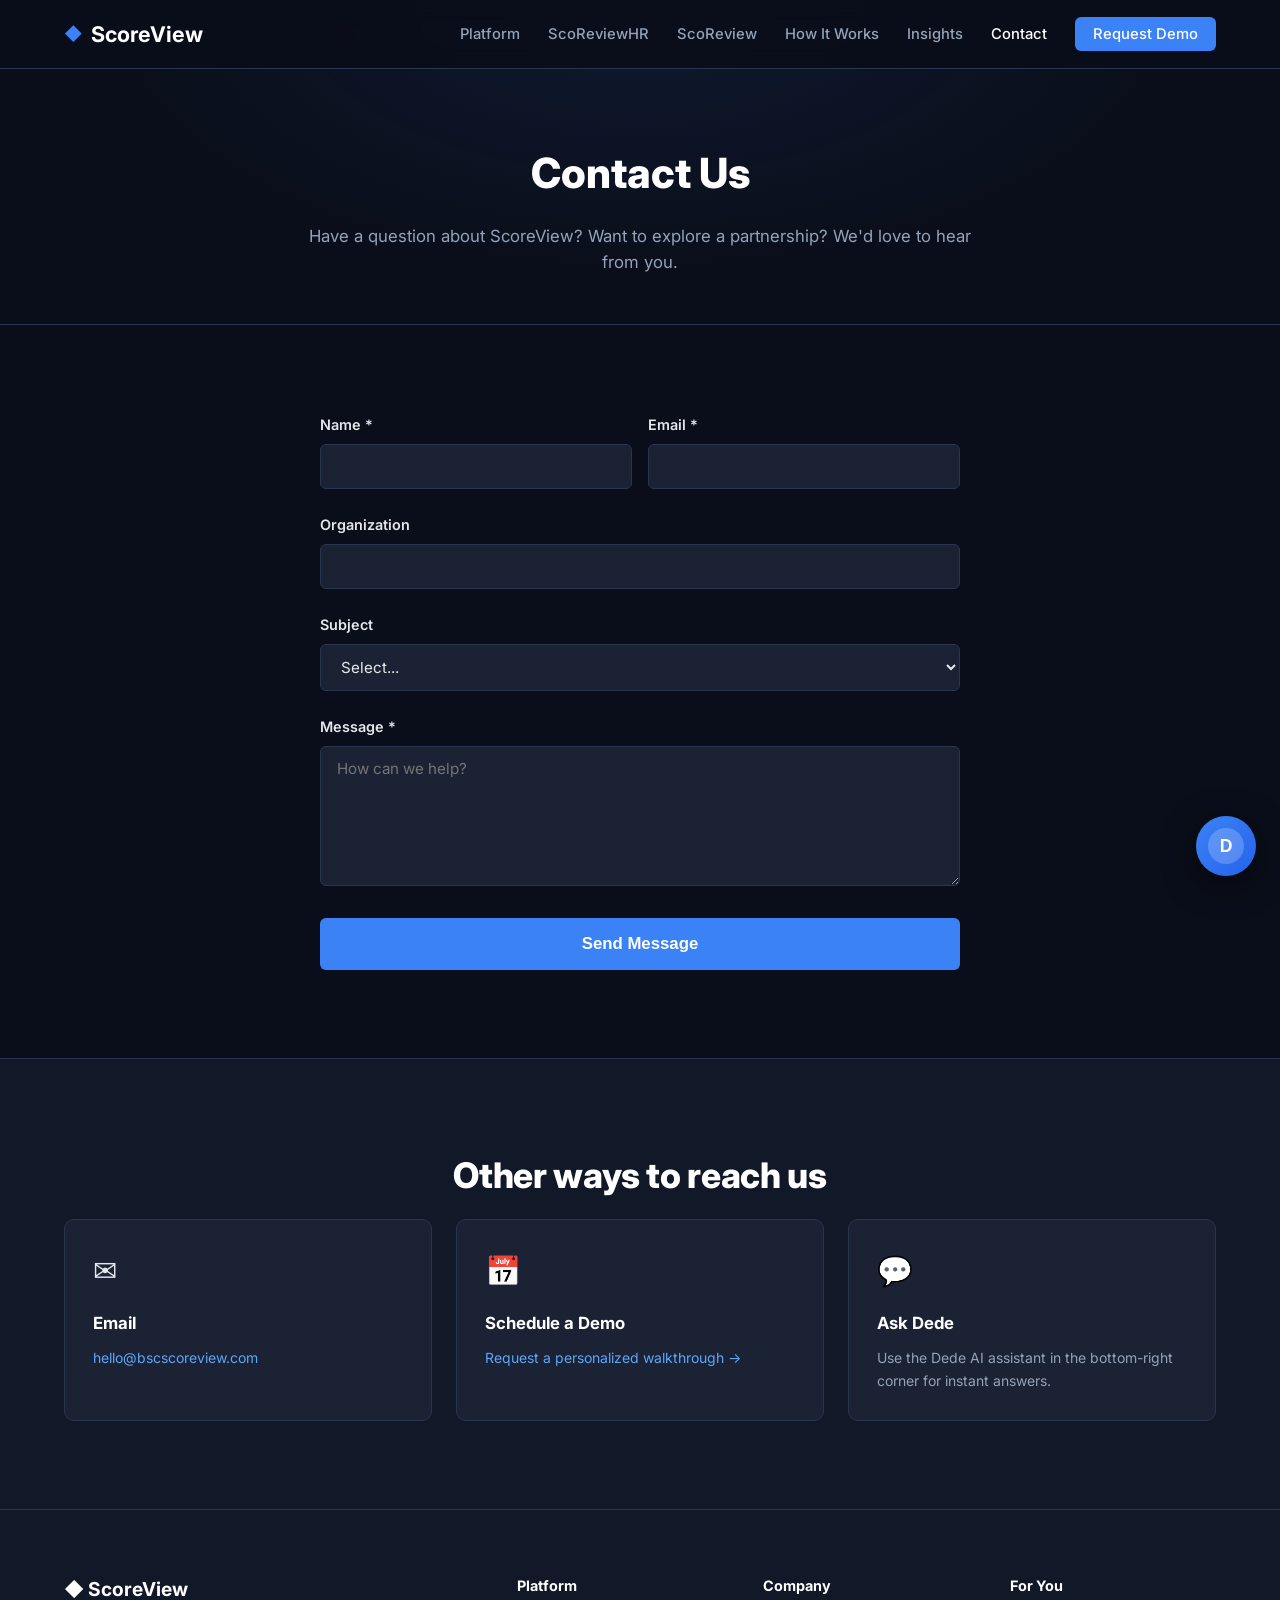
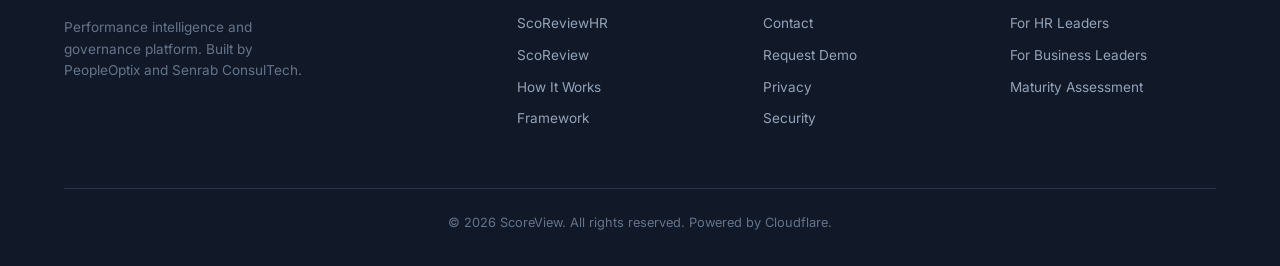
==== contact.html @ a71723cf "chore: expose static site and Pages Functions at repo root for Cloudflare Pages" ====
<!DOCTYPE html>
<html lang="en">
<head>
  <meta charset="UTF-8">
  <meta name="viewport" content="width=device-width, initial-scale=1.0">
  <title>Contact — ScoreView</title>
  <meta name="description" content="Get in touch with the ScoreView team. We're here to answer questions about our performance intelligence platform.">
  <link rel="preconnect" href="https://fonts.googleapis.com">
  <link rel="preconnect" href="https://fonts.gstatic.com" crossorigin>
  <link href="https://fonts.googleapis.com/css2?family=Inter:wght@300;400;500;600;700;800&display=swap" rel="stylesheet">
  <link rel="stylesheet" href="/styles.css">
  <script src="/config.js"></script>
</head>
<body>
  <!-- Navigation -->
  <nav class="nav" id="nav">
    <div class="nav-container">
      <a href="/" class="nav-logo"><span class="nav-logo-icon">◆</span> ScoreView</a>
      <button class="nav-toggle" id="navToggle" aria-label="Toggle menu" aria-expanded="false"><span></span><span></span><span></span></button>
      <ul class="nav-menu" id="navMenu">
        <li><a href="/#platform">Platform</a></li>
        <li><a href="/scoReviewHR.html">ScoReviewHR</a></li>
        <li><a href="/scoReview.html">ScoReview</a></li>
        <li><a href="/how-it-works.html">How It Works</a></li>
        <li><a href="/#insights">Insights</a></li>
        <li><a href="/contact.html" class="active">Contact</a></li>
        <li><a href="/request-demo.html" class="nav-cta" data-cta="demo">Request Demo</a></li>
      </ul>
    </div>
  </nav>

  <!-- Page Header -->
  <header class="page-header">
    <div class="container">
      <h1>Contact Us</h1>
      <p>Have a question about ScoreView? Want to explore a partnership? We'd love to hear from you.</p>
    </div>
  </header>

  <!-- Contact Form -->
  <section>
    <div class="container">
      <div class="form-section">
        <div class="form-success">Thank you! Your message has been received. We'll get back to you within one business day.</div>
        <form data-form="contact">
          <div class="form-row">
            <div class="form-group">
              <label for="name">Name *</label>
              <input type="text" id="name" name="name" required>
            </div>
            <div class="form-group">
              <label for="email">Email *</label>
              <input type="email" id="email" name="email" required>
            </div>
          </div>
          <div class="form-group">
            <label for="org">Organization</label>
            <input type="text" id="org" name="organization">
          </div>
          <div class="form-group">
            <label for="subject">Subject</label>
            <select id="subject" name="subject">
              <option value="">Select...</option>
              <option value="general">General Inquiry</option>
              <option value="demo">Demo Request</option>
              <option value="partnership">Partnership</option>
              <option value="support">Support</option>
              <option value="press">Press / Media</option>
            </select>
          </div>
          <div class="form-group">
            <label for="message">Message *</label>
            <textarea id="message" name="message" required placeholder="How can we help?"></textarea>
          </div>
          <button type="submit" class="btn btn-primary btn-lg" style="width:100%;">Send Message</button>
        </form>
      </div>
    </div>
  </section>

  <!-- Other Ways to Reach Us -->
  <section style="background: var(--color-bg-alt); border-top: 1px solid var(--color-border);">
    <div class="container">
      <h2 class="section-title">Other ways to reach us</h2>
      <div class="feature-grid">
        <div class="feature-card">
          <div class="feature-icon">✉</div>
          <h3>Email</h3>
          <p><a href="mailto:hello@bscscoreview.com">hello@bscscoreview.com</a></p>
        </div>
        <div class="feature-card">
          <div class="feature-icon">📅</div>
          <h3>Schedule a Demo</h3>
          <p><a href="/request-demo.html">Request a personalized walkthrough →</a></p>
        </div>
        <div class="feature-card">
          <div class="feature-icon">💬</div>
          <h3>Ask Dede</h3>
          <p>Use the Dede AI assistant in the bottom-right corner for instant answers.</p>
        </div>
      </div>
    </div>
  </section>

  <!-- Footer -->
  <footer class="footer">
    <div class="container">
      <div class="footer-grid">
        <div class="footer-col">
          <div class="footer-logo">◆ ScoreView</div>
          <p class="footer-desc">Performance intelligence and governance platform. Built by PeopleOptix and Senrab ConsulTech.</p>
        </div>
        <div class="footer-col">
          <h5>Platform</h5>
          <a href="/scoReviewHR.html">ScoReviewHR</a>
          <a href="/scoReview.html">ScoReview</a>
          <a href="/how-it-works.html">How It Works</a>
          <a href="/#platform">Framework</a>
        </div>
        <div class="footer-col">
          <h5>Company</h5>
          <a href="/contact.html">Contact</a>
          <a href="/request-demo.html">Request Demo</a>
          <a href="/privacy.html">Privacy</a>
          <a href="/security.html">Security</a>
        </div>
        <div class="footer-col">
          <h5>For You</h5>
          <a href="/#insights">For HR Leaders</a>
          <a href="/#insights">For Business Leaders</a>
          <a href="/request-demo.html">Maturity Assessment</a>
        </div>
      </div>
      <div class="footer-bottom">
        <p>© 2026 ScoreView. All rights reserved. Powered by Cloudflare.</p>
      </div>
    </div>
  </footer>

  <!-- Dede AI Assistant -->
  <div class="dede-widget" id="dedeWidget">
    <button class="dede-toggle" id="dedeToggle" aria-label="Open Dede AI Assistant">
      <div class="dede-avatar">D</div>
    </button>
    <div class="dede-panel" id="dedePanel">
      <div class="dede-header">
        <div class="dede-header-avatar">D</div>
        <div class="dede-header-info">
          <div class="dede-header-name">Dede</div>
          <div class="dede-header-status">AI Assistant · Online</div>
        </div>
        <button class="dede-close" id="dedeClose" aria-label="Close">✕</button>
      </div>
      <div class="dede-messages" id="dedeMessages">
        <div class="dede-message dede-message-bot">
          <div class="dede-message-content">Hi! I'm Dede. How can I help you today? I can answer questions about ScoreView or help you get in touch with the right person.</div>
        </div>
      </div>
      <div class="dede-quick" id="dedeQuick">
        <button class="dede-quick-btn" data-q="How do I contact support?">How do I contact support?</button>
        <button class="dede-quick-btn" data-q="How do I request a demo?">How do I request a demo?</button>
      </div>
      <div class="dede-input">
        <input type="text" id="dedeInput" placeholder="Ask Dede anything..." aria-label="Ask Dede">
        <button id="dedeSend" aria-label="Send">➤</button>
      </div>
    </div>
  </div>

  <script src="/dede-assistant.js"></script>
  <script src="/main.js"></script>
</body>
</html>
---- styles.css ----
/* ScoreView — Shared Design System */
/* Based on the visual style of bscscoreview.com */

:root {
  --color-bg: #0a0e1a;
  --color-bg-alt: #111827;
  --color-bg-card: #1a2234;
  --color-border: #2a3550;
  --color-text: #e5e7eb;
  --color-text-muted: #94a3b8;
  --color-text-dim: #64748b;
  --color-primary: #3b82f6;
  --color-primary-light: #60a5fa;
  --color-primary-dark: #2563eb;
  --color-accent: #10b981;
  --color-accent-light: #34d399;
  --color-warning: #f59e0b;
  --color-danger: #ef4444;
  --color-white: #ffffff;
  --radius-sm: 6px;
  --radius-md: 10px;
  --radius-lg: 16px;
  --radius-xl: 24px;
  --shadow-sm: 0 2px 8px rgba(0,0,0,0.3);
  --shadow-md: 0 4px 16px rgba(0,0,0,0.4);
  --shadow-lg: 0 8px 32px rgba(0,0,0,0.5);
  --font: 'Inter', -apple-system, BlinkMacSystemFont, 'Segoe UI', sans-serif;
  --transition: all 0.3s ease;
}

* {
  margin: 0;
  padding: 0;
  box-sizing: border-box;
}

html {
  scroll-behavior: smooth;
}

body {
  font-family: var(--font);
  background: var(--color-bg);
  color: var(--color-text);
  line-height: 1.6;
  -webkit-font-smoothing: antialiased;
}

.container {
  max-width: 1200px;
  margin: 0 auto;
  padding: 0 24px;
}

a {
  color: var(--color-primary-light);
  text-decoration: none;
  transition: var(--transition);
}

a:hover {
  color: var(--color-white);
}

/* ===== Navigation ===== */
.nav {
  position: fixed;
  top: 0;
  left: 0;
  right: 0;
  z-index: 1000;
  background: rgba(10, 14, 26, 0.92);
  backdrop-filter: blur(12px);
  border-bottom: 1px solid var(--color-border);
  transition: var(--transition);
}

.nav.scrolled {
  background: rgba(10, 14, 26, 0.98);
  box-shadow: var(--shadow-md);
}

.nav-container {
  max-width: 1200px;
  margin: 0 auto;
  padding: 0 24px;
  display: flex;
  align-items: center;
  justify-content: space-between;
  height: 68px;
}

.nav-logo {
  display: flex;
  align-items: center;
  gap: 8px;
  font-weight: 700;
  font-size: 1.35rem;
  color: var(--color-white);
}

.nav-logo-icon {
  color: var(--color-primary);
  font-size: 1.1rem;
}

.nav-menu {
  display: flex;
  align-items: center;
  gap: 28px;
  list-style: none;
}

.nav-menu a {
  color: var(--color-text-muted);
  font-size: 0.925rem;
  font-weight: 500;
}

.nav-menu a:hover {
  color: var(--color-white);
}

.nav-menu a.active {
  color: var(--color-white);
}

.nav-cta {
  background: var(--color-primary);
  color: var(--color-white) !important;
  padding: 8px 18px;
  border-radius: var(--radius-sm);
  font-weight: 600;
}

.nav-cta:hover {
  background: var(--color-primary-dark);
}

.nav-toggle {
  display: none;
  flex-direction: column;
  gap: 5px;
  background: none;
  border: none;
  cursor: pointer;
  padding: 6px;
}

.nav-toggle span {
  width: 24px;
  height: 2px;
  background: var(--color-text);
  border-radius: 2px;
  transition: var(--transition);
}

.nav-toggle.active span:nth-child(1) { transform: translateY(7px) rotate(45deg); }
.nav-toggle.active span:nth-child(2) { opacity: 0; }
.nav-toggle.active span:nth-child(3) { transform: translateY(-7px) rotate(-45deg); }

/* ===== Hero ===== */
.hero {
  position: relative;
  padding: 140px 0 80px;
  overflow: hidden;
}

.hero-bg {
  position: absolute;
  inset: 0;
  background:
    radial-gradient(ellipse at 20% 0%, rgba(59, 130, 246, 0.12) 0%, transparent 50%),
    radial-gradient(ellipse at 80% 100%, rgba(16, 185, 129, 0.08) 0%, transparent 50%),
    linear-gradient(180deg, var(--color-bg) 0%, var(--color-bg-alt) 100%);
  pointer-events: none;
}

.hero .container {
  position: relative;
  display: grid;
  grid-template-columns: 1.1fr 0.9fr;
  gap: 48px;
  align-items: center;
}

.hero-badge {
  display: inline-block;
  padding: 6px 14px;
  border: 1px solid var(--color-primary);
  border-radius: 100px;
  color: var(--color-primary-light);
  font-size: 0.8rem;
  font-weight: 600;
  letter-spacing: 0.5px;
  margin-bottom: 20px;
  background: rgba(59, 130, 246, 0.08);
}

.hero-title {
  font-size: 3.2rem;
  font-weight: 800;
  line-height: 1.15;
  color: var(--color-white);
  margin-bottom: 20px;
  letter-spacing: -0.02em;
}

.hero-subtitle {
  font-size: 1.15rem;
  color: var(--color-text-muted);
  margin-bottom: 32px;
  max-width: 560px;
}

.hero-ctas {
  display: flex;
  gap: 16px;
  flex-wrap: wrap;
}

/* ===== Buttons ===== */
.btn {
  display: inline-block;
  padding: 12px 28px;
  border-radius: var(--radius-sm);
  font-weight: 600;
  font-size: 0.95rem;
  cursor: pointer;
  transition: var(--transition);
  border: none;
  text-align: center;
}

.btn-primary {
  background: var(--color-primary);
  color: var(--color-white);
}

.btn-primary:hover {
  background: var(--color-primary-dark);
  transform: translateY(-2px);
  box-shadow: 0 8px 24px rgba(59, 130, 246, 0.3);
}

.btn-secondary {
  background: transparent;
  color: var(--color-text);
  border: 1px solid var(--color-border);
}

.btn-secondary:hover {
  border-color: var(--color-primary);
  color: var(--color-white);
}

.btn-outline {
  background: transparent;
  color: var(--color-primary-light);
  border: 1px solid var(--color-primary);
}

.btn-outline:hover {
  background: rgba(59, 130, 246, 0.1);
  color: var(--color-white);
}

.btn-lg {
  padding: 16px 40px;
  font-size: 1.05rem;
}

/* ===== Hero Visual Card ===== */
.hero-visual {
  position: relative;
}

.hero-card {
  background: var(--color-bg-card);
  border: 1px solid var(--color-border);
  border-radius: var(--radius-lg);
  padding: 28px;
  box-shadow: var(--shadow-lg);
  max-width: 420px;
  margin-left: auto;
}

.hero-card-header {
  display: flex;
  justify-content: space-between;
  align-items: center;
  margin-bottom: 20px;
}

.hero-card-label {
  font-weight: 600;
  font-size: 0.9rem;
}

.hero-card-status {
  padding: 4px 10px;
  border-radius: 100px;
  font-size: 0.75rem;
  font-weight: 700;
}

.status-pass {
  background: rgba(16, 185, 129, 0.15);
  color: var(--color-accent-light);
}

.status-warn {
  background: rgba(245, 158, 11, 0.15);
  color: var(--color-warning);
}

.hero-card-score {
  display: flex;
  justify-content: center;
  margin-bottom: 24px;
}

.score-ring {
  position: relative;
  width: 140px;
  height: 140px;
  display: flex;
  align-items: center;
  justify-content: center;
}

.score-ring svg {
  width: 100%;
  height: 100%;
  transform: rotate(-90deg);
}

.ring-bg {
  fill: none;
  stroke: var(--color-border);
  stroke-width: 8;
}

.ring-fill {
  fill: none;
  stroke: var(--color-accent);
  stroke-width: 8;
  stroke-linecap: round;
  stroke-dasharray: 327;
  transition: stroke-dashoffset 1s ease;
}

.score-value {
  position: absolute;
  font-size: 2.4rem;
  font-weight: 800;
  color: var(--color-white);
}

.hero-card-checks {
  display: flex;
  flex-direction: column;
  gap: 10px;
}

.check-item {
  display: flex;
  align-items: center;
  gap: 10px;
  font-size: 0.875rem;
  color: var(--color-text-muted);
}

.check-item span {
  width: 20px;
  height: 20px;
  border-radius: 50%;
  display: flex;
  align-items: center;
  justify-content: center;
  font-size: 0.7rem;
  font-weight: 700;
}

.check-item.pass span {
  background: rgba(16, 185, 129, 0.15);
  color: var(--color-accent-light);
}

.check-item.warn span {
  background: rgba(245, 158, 11, 0.15);
  color: var(--color-warning);
}

/* ===== Trust Bar ===== */
.trust-bar {
  border-top: 1px solid var(--color-border);
  border-bottom: 1px solid var(--color-border);
  padding: 32px 0;
  background: var(--color-bg-alt);
}

.trust-label {
  text-align: center;
  color: var(--color-text-dim);
  font-size: 0.8rem;
  text-transform: uppercase;
  letter-spacing: 1.5px;
  margin-bottom: 20px;
}

.trust-items {
  display: flex;
  justify-content: center;
  gap: 36px;
  flex-wrap: wrap;
}

.trust-item {
  color: var(--color-text-muted);
  font-size: 0.9rem;
  font-weight: 500;
}

/* ===== Sections ===== */
section {
  padding: 88px 0;
}

.section-title {
  font-size: 2.2rem;
  font-weight: 800;
  color: var(--color-white);
  text-align: center;
  margin-bottom: 16px;
  letter-spacing: -0.01em;
}

.section-subtitle {
  font-size: 1.05rem;
  color: var(--color-text-muted);
  text-align: center;
  max-width: 680px;
  margin: 0 auto 48px;
}

/* ===== Problem Section ===== */
.problem-grid {
  display: grid;
  grid-template-columns: repeat(4, 1fr);
  gap: 24px;
}

.problem-card {
  background: var(--color-bg-card);
  border: 1px solid var(--color-border);
  border-radius: var(--radius-md);
  padding: 28px;
  transition: var(--transition);
}

.problem-card:hover {
  transform: translateY(-4px);
  border-color: var(--color-primary);
  box-shadow: var(--shadow-md);
}

.problem-icon {
  font-size: 1.8rem;
  margin-bottom: 16px;
}

.problem-card h3 {
  font-size: 1.05rem;
  font-weight: 700;
  color: var(--color-white);
  margin-bottom: 10px;
}

.problem-card p {
  font-size: 0.875rem;
  color: var(--color-text-muted);
}

/* ===== Pillars ===== */
.pillars-flow {
  display: grid;
  grid-template-columns: 1fr auto 1fr auto 1fr;
  gap: 16px;
  align-items: stretch;
  margin-bottom: 40px;
}

.pillar {
  background: var(--color-bg-card);
  border: 1px solid var(--color-border);
  border-radius: var(--radius-lg);
  padding: 32px;
  text-align: center;
  transition: var(--transition);
}

.pillar:hover {
  border-color: var(--color-primary);
  transform: translateY(-4px);
  box-shadow: var(--shadow-md);
}

.pillar-number {
  font-size: 0.8rem;
  font-weight: 700;
  color: var(--color-primary);
  letter-spacing: 2px;
  margin-bottom: 12px;
}

.pillar-icon {
  font-size: 2.4rem;
  margin-bottom: 16px;
}

.pillar h3 {
  font-size: 1.4rem;
  font-weight: 800;
  color: var(--color-white);
  margin-bottom: 6px;
}

.pillar-question {
  color: var(--color-primary-light);
  font-size: 0.9rem;
  font-weight: 600;
  margin-bottom: 16px;
}

.pillar-desc {
  font-size: 0.9rem;
  color: var(--color-text-muted);
  margin-bottom: 20px;
}

.pillar-link {
  font-size: 0.875rem;
  font-weight: 600;
}

.pillar-connector {
  display: flex;
  align-items: center;
  color: var(--color-text-dim);
  font-size: 1.5rem;
}

.pillars-result {
  display: flex;
  justify-content: center;
}

.pillars-result-box {
  display: flex;
  align-items: center;
  gap: 16px;
  background: linear-gradient(135deg, rgba(59, 130, 246, 0.1), rgba(16, 185, 129, 0.1));
  border: 1px solid var(--color-primary);
  border-radius: 100px;
  padding: 14px 32px;
}

.pillars-result-box strong {
  color: var(--color-white);
  font-size: 0.95rem;
}

.pillars-result-box span {
  color: var(--color-primary);
}

/* ===== Products ===== */
.product-grid {
  display: grid;
  grid-template-columns: 1fr 1fr;
  gap: 32px;
}

.product-card {
  background: var(--color-bg-card);
  border: 1px solid var(--color-border);
  border-radius: var(--radius-lg);
  padding: 40px;
  transition: var(--transition);
}

.product-card:hover {
  transform: translateY(-4px);
  box-shadow: var(--shadow-lg);
}

.product-card-featured {
  border-color: var(--color-primary);
  background: linear-gradient(180deg, var(--color-bg-card), rgba(59, 130, 246, 0.05));
}

.product-tag {
  display: inline-block;
  padding: 4px 12px;
  border-radius: 100px;
  font-size: 0.75rem;
  font-weight: 700;
  letter-spacing: 1px;
  text-transform: uppercase;
  background: rgba(59, 130, 246, 0.12);
  color: var(--color-primary-light);
  margin-bottom: 16px;
}

.product-card-featured .product-tag {
  background: rgba(16, 185, 129, 0.12);
  color: var(--color-accent-light);
}

.product-card h3 {
  font-size: 1.8rem;
  font-weight: 800;
  color: var(--color-white);
  margin-bottom: 4px;
}

.product-tagline {
  color: var(--color-text-dim);
  font-size: 0.9rem;
  margin-bottom: 20px;
}

.product-desc {
  color: var(--color-text-muted);
  font-size: 0.95rem;
  margin-bottom: 24px;
}

.product-features {
  list-style: none;
  margin-bottom: 28px;
  display: flex;
  flex-direction: column;
  gap: 10px;
}

.product-features li {
  font-size: 0.9rem;
  color: var(--color-text-muted);
}

/* ===== Governance ===== */
.governance {
  background: var(--color-bg-alt);
  border-top: 1px solid var(--color-border);
  border-bottom: 1px solid var(--color-border);
}

.governance-content {
  max-width: 760px;
  margin: 0 auto;
}

.governance-principle {
  display: flex;
  gap: 20px;
  padding: 20px 0;
  border-bottom: 1px solid var(--color-border);
}

.governance-principle:last-child {
  border-bottom: none;
}

.gp-icon {
  font-size: 1.6rem;
  flex-shrink: 0;
  margin-top: 4px;
}

.governance-principle h4 {
  color: var(--color-white);
  font-size: 1.05rem;
  margin-bottom: 8px;
}

.governance-principle p {
  color: var(--color-text-muted);
  font-size: 0.925rem;
}

/* ===== Dashboard Preview ===== */
.dashboard-mockup {
  background: var(--color-bg-card);
  border: 1px solid var(--color-border);
  border-radius: var(--radius-lg);
  overflow: hidden;
  display: grid;
  grid-template-columns: 220px 1fr;
  box-shadow: var(--shadow-lg);
  max-width: 900px;
  margin: 0 auto;
}

.dm-sidebar {
  background: var(--color-bg-alt);
  border-right: 1px solid var(--color-border);
  padding: 24px 16px;
  display: flex;
  flex-direction: column;
  gap: 8px;
}

.dm-logo {
  font-weight: 700;
  color: var(--color-white);
  margin-bottom: 24px;
  font-size: 0.95rem;
}

.dm-nav-item {
  padding: 10px 14px;
  border-radius: var(--radius-sm);
  font-size: 0.85rem;
  color: var(--color-text-muted);
  cursor: pointer;
}

.dm-nav-item.active {
  background: rgba(59, 130, 246, 0.12);
  color: var(--color-primary-light);
  font-weight: 600;
}

.dm-main {
  padding: 28px;
}

.dm-header {
  display: flex;
  justify-content: space-between;
  align-items: center;
  margin-bottom: 24px;
}

.dm-header h4 {
  color: var(--color-white);
  font-size: 1.05rem;
}

.dm-badge {
  padding: 4px 12px;
  border-radius: 100px;
  background: rgba(16, 185, 129, 0.15);
  color: var(--color-accent-light);
  font-size: 0.75rem;
  font-weight: 700;
}

.dm-stats {
  display: grid;
  grid-template-columns: repeat(4, 1fr);
  gap: 16px;
  margin-bottom: 24px;
}

.dm-stat {
  background: var(--color-bg);
  border: 1px solid var(--color-border);
  border-radius: var(--radius-sm);
  padding: 16px;
}

.dm-stat-value {
  display: block;
  font-size: 1.6rem;
  font-weight: 800;
  color: var(--color-white);
}

.dm-stat-label {
  font-size: 0.75rem;
  color: var(--color-text-dim);
}

.dm-charts {
  display: grid;
  grid-template-columns: 1fr 1fr;
  gap: 20px;
  margin-bottom: 24px;
}

.dm-chart {
  background: var(--color-bg);
  border: 1px solid var(--color-border);
  border-radius: var(--radius-sm);
  padding: 20px;
}

.dm-chart h5 {
  color: var(--color-text);
  font-size: 0.85rem;
  margin-bottom: 16px;
}

.dm-bar-chart {
  display: flex;
  align-items: flex-end;
  gap: 8px;
  height: 140px;
  padding-top: 20px;
}

.dm-bar {
  flex: 1;
  background: linear-gradient(180deg, var(--color-primary), var(--color-primary-dark));
  border-radius: 4px 4px 0 0;
  display: flex;
  align-items: flex-start;
  justify-content: center;
  padding-top: 6px;
  min-height: 12px;
}

.dm-bar span {
  font-size: 0.7rem;
  color: var(--color-white);
  font-weight: 600;
}

.dm-bar-labels {
  display: flex;
  gap: 8px;
  margin-top: 8px;
}

.dm-bar-labels span {
  flex: 1;
  text-align: center;
  font-size: 0.65rem;
  color: var(--color-text-dim);
}

.dm-progress-list {
  display: flex;
  flex-direction: column;
  gap: 12px;
}

.dm-progress-item {
  display: grid;
  grid-template-columns: 130px 1fr 40px;
  align-items: center;
  gap: 12px;
  font-size: 0.8rem;
  color: var(--color-text-muted);
}

.dm-progress-bar {
  height: 8px;
  background: var(--color-border);
  border-radius: 100px;
  overflow: hidden;
}

.dm-progress-bar div {
  height: 100%;
  background: linear-gradient(90deg, var(--color-primary), var(--color-accent));
  border-radius: 100px;
}

.dm-alerts {
  background: var(--color-bg);
  border: 1px solid var(--color-border);
  border-radius: var(--radius-sm);
  padding: 20px;
}

.dm-alerts h5 {
  color: var(--color-text);
  font-size: 0.85rem;
  margin-bottom: 12px;
}

.dm-alert {
  padding: 12px;
  border-radius: var(--radius-sm);
  font-size: 0.8rem;
  margin-bottom: 8px;
  border-left: 3px solid;
}

.dm-alert-warn {
  background: rgba(245, 158, 11, 0.06);
  border-left-color: var(--color-warning);
  color: var(--color-text-muted);
}

.dm-alert-info {
  background: rgba(59, 130, 246, 0.06);
  border-left-color: var(--color-primary);
  color: var(--color-text-muted);
}

.dm-alert strong {
  display: block;
  color: var(--color-text);
  margin-bottom: 4px;
}

/* ===== Maturity CTA ===== */
.maturity-cta {
  background: linear-gradient(135deg, var(--color-primary-dark), var(--color-primary));
  padding: 80px 0;
  text-align: center;
}

.maturity-content {
  max-width: 680px;
  margin: 0 auto;
}

.maturity-content h2 {
  font-size: 2rem;
  font-weight: 800;
  color: var(--color-white);
  margin-bottom: 16px;
}

.maturity-content p {
  color: rgba(255, 255, 255, 0.85);
  margin-bottom: 28px;
}

.maturity-content .btn-primary {
  background: var(--color-white);
  color: var(--color-primary-dark);
}

.maturity-content .btn-primary:hover {
  background: rgba(255, 255, 255, 0.9);
}

/* ===== Footer ===== */
.footer {
  background: var(--color-bg-alt);
  border-top: 1px solid var(--color-border);
  padding: 64px 0 32px;
}

.footer-grid {
  display: grid;
  grid-template-columns: 2fr 1fr 1fr 1fr;
  gap: 40px;
  margin-bottom: 48px;
}

.footer-logo {
  font-size: 1.2rem;
  font-weight: 700;
  color: var(--color-white);
  margin-bottom: 12px;
}

.footer-desc {
  font-size: 0.85rem;
  color: var(--color-text-dim);
  max-width: 260px;
}

.footer-col h5 {
  color: var(--color-white);
  font-size: 0.9rem;
  margin-bottom: 16px;
}

.footer-col a {
  display: block;
  color: var(--color-text-muted);
  font-size: 0.85rem;
  margin-bottom: 10px;
}

.footer-col a:hover {
  color: var(--color-white);
}

.footer-bottom {
  border-top: 1px solid var(--color-border);
  padding-top: 24px;
  text-align: center;
  color: var(--color-text-dim);
  font-size: 0.8rem;
}

/* ===== Page Header (inner pages) ===== */
.page-header {
  padding: 140px 0 48px;
  text-align: center;
  background:
    radial-gradient(ellipse at 50% 0%, rgba(59, 130, 246, 0.1) 0%, transparent 60%),
    var(--color-bg);
  border-bottom: 1px solid var(--color-border);
}

.page-header h1 {
  font-size: 2.6rem;
  font-weight: 800;
  color: var(--color-white);
  margin-bottom: 16px;
}

.page-header p {
  font-size: 1.05rem;
  color: var(--color-text-muted);
  max-width: 680px;
  margin: 0 auto;
}

/* ===== Feature Grid ===== */
.feature-grid {
  display: grid;
  grid-template-columns: repeat(3, 1fr);
  gap: 24px;
}

.feature-card {
  background: var(--color-bg-card);
  border: 1px solid var(--color-border);
  border-radius: var(--radius-md);
  padding: 28px;
  transition: var(--transition);
}

.feature-card:hover {
  transform: translateY(-4px);
  border-color: var(--color-primary);
  box-shadow: var(--shadow-md);
}

.feature-icon {
  font-size: 1.8rem;
  margin-bottom: 16px;
}

.feature-card h3 {
  color: var(--color-white);
  font-size: 1.05rem;
  font-weight: 700;
  margin-bottom: 10px;
}

.feature-card p {
  color: var(--color-text-muted);
  font-size: 0.875rem;
}

/* ===== Steps ===== */
.steps {
  display: flex;
  flex-direction: column;
  gap: 0;
  max-width: 760px;
  margin: 0 auto;
}

.step {
  display: grid;
  grid-template-columns: 60px 1fr;
  gap: 24px;
  padding: 24px 0;
  position: relative;
}

.step:not(:last-child)::before {
  content: '';
  position: absolute;
  left: 29px;
  top: 70px;
  bottom: -10px;
  width: 2px;
  background: var(--color-border);
}

.step-number {
  width: 60px;
  height: 60px;
  border-radius: 50%;
  background: var(--color-bg-card);
  border: 2px solid var(--color-primary);
  display: flex;
  align-items: center;
  justify-content: center;
  font-size: 1.2rem;
  font-weight: 800;
  color: var(--color-primary-light);
  z-index: 1;
}

.step h3 {
  color: var(--color-white);
  font-size: 1.15rem;
  margin-bottom: 8px;
}

.step p {
  color: var(--color-text-muted);
  font-size: 0.925rem;
}

/* ===== Form ===== */
.form-section {
  max-width: 640px;
  margin: 0 auto;
}

.form-group {
  margin-bottom: 24px;
}

.form-group label {
  display: block;
  color: var(--color-text);
  font-size: 0.9rem;
  font-weight: 600;
  margin-bottom: 8px;
}

.form-group input,
.form-group select,
.form-group textarea {
  width: 100%;
  padding: 12px 16px;
  background: var(--color-bg-card);
  border: 1px solid var(--color-border);
  border-radius: var(--radius-sm);
  color: var(--color-text);
  font-family: var(--font);
  font-size: 0.95rem;
  transition: var(--transition);
}

.form-group input:focus,
.form-group select:focus,
.form-group textarea:focus {
  outline: none;
  border-color: var(--color-primary);
  box-shadow: 0 0 0 3px rgba(59, 130, 246, 0.15);
}

.form-group textarea {
  min-height: 140px;
  resize: vertical;
}

.form-row {
  display: grid;
  grid-template-columns: 1fr 1fr;
  gap: 16px;
}

.form-note {
  font-size: 0.8rem;
  color: var(--color-text-dim);
  margin-top: 8px;
}

.form-success {
  display: none;
  background: rgba(16, 185, 129, 0.1);
  border: 1px solid var(--color-accent);
  color: var(--color-accent-light);
  padding: 16px;
  border-radius: var(--radius-sm);
  margin-bottom: 24px;
  font-size: 0.9rem;
}

.form-success.show {
  display: block;
}

/* ===== Contact / About / Legal ===== */
.content-section {
  max-width: 800px;
  margin: 0 auto;
}

.content-section h2 {
  color: var(--color-white);
  font-size: 1.5rem;
  margin: 32px 0 12px;
}

.content-section h3 {
  color: var(--color-text);
  font-size: 1.1rem;
  margin: 20px 0 8px;
}

.content-section p {
  color: var(--color-text-muted);
  margin-bottom: 16px;
}

.content-section ul {
  color: var(--color-text-muted);
  padding-left: 24px;
  margin-bottom: 16px;
}

.content-section li {
  margin-bottom: 8px;
}

/* ===== Dede AI Assistant ===== */
.dede-widget {
  position: fixed;
  bottom: 24px;
  right: 24px;
  z-index: 2000;
}

.dede-toggle {
  width: 60px;
  height: 60px;
  border-radius: 50%;
  background: linear-gradient(135deg, var(--color-primary), var(--color-primary-dark));
  border: none;
  cursor: pointer;
  display: flex;
  align-items: center;
  justify-content: center;
  box-shadow: var(--shadow-lg);
  transition: var(--transition);
}

.dede-toggle:hover {
  transform: scale(1.05);
}

.dede-avatar {
  width: 36px;
  height: 36px;
  border-radius: 50%;
  background: rgba(255, 255, 255, 0.2);
  display: flex;
  align-items: center;
  justify-content: center;
  font-size: 1.1rem;
  font-weight: 800;
  color: var(--color-white);
}

.dede-panel {
  position: absolute;
  bottom: 72px;
  right: 0;
  width: 360px;
  max-height: 480px;
  background: var(--color-bg-card);
  border: 1px solid var(--color-border);
  border-radius: var(--radius-lg);
  box-shadow: var(--shadow-lg);
  display: none;
  flex-direction: column;
  overflow: hidden;
}

.dede-panel.open {
  display: flex;
}

.dede-header {
  display: flex;
  align-items: center;
  gap: 12px;
  padding: 16px;
  background: linear-gradient(135deg, var(--color-primary-dark), var(--color-primary));
  border-bottom: 1px solid var(--color-border);
}

.dede-header-avatar {
  width: 40px;
  height: 40px;
  border-radius: 50%;
  background: rgba(255, 255, 255, 0.2);
  display: flex;
  align-items: center;
  justify-content: center;
  font-size: 1.2rem;
  font-weight: 800;
  color: var(--color-white);
}

.dede-header-info {
  flex: 1;
}

.dede-header-name {
  color: var(--color-white);
  font-weight: 700;
  font-size: 0.95rem;
}

.dede-header-status {
  color: rgba(255, 255, 255, 0.8);
  font-size: 0.75rem;
}

.dede-close {
  background: none;
  border: none;
  color: rgba(255, 255, 255, 0.8);
  font-size: 1.1rem;
  cursor: pointer;
  padding: 4px;
}

.dede-close:hover {
  color: var(--color-white);
}

.dede-messages {
  flex: 1;
  overflow-y: auto;
  padding: 16px;
  display: flex;
  flex-direction: column;
  gap: 12px;
  max-height: 300px;
}

.dede-message {
  display: flex;
}

.dede-message-bot {
  justify-content: flex-start;
}

.dede-message-user {
  justify-content: flex-end;
}

.dede-message-content {
  max-width: 80%;
  padding: 10px 14px;
  border-radius: var(--radius-md);
  font-size: 0.85rem;
  line-height: 1.5;
}

.dede-message-bot .dede-message-content {
  background: var(--color-bg);
  border: 1px solid var(--color-border);
  color: var(--color-text);
}

.dede-message-user .dede-message-content {
  background: var(--color-primary);
  color: var(--color-white);
}

.dede-quick {
  padding: 0 16px 12px;
  display: flex;
  flex-wrap: wrap;
  gap: 8px;
}

.dede-quick-btn {
  background: var(--color-bg);
  border: 1px solid var(--color-border);
  color: var(--color-text-muted);
  padding: 6px 12px;
  border-radius: 100px;
  font-size: 0.75rem;
  cursor: pointer;
  transition: var(--transition);
}

.dede-quick-btn:hover {
  border-color: var(--color-primary);
  color: var(--color-primary-light);
}

.dede-input {
  display: flex;
  gap: 8px;
  padding: 12px 16px;
  border-top: 1px solid var(--color-border);
  background: var(--color-bg-alt);
}

.dede-input input {
  flex: 1;
  background: var(--color-bg);
  border: 1px solid var(--color-border);
  border-radius: var(--radius-sm);
  padding: 10px 14px;
  color: var(--color-text);
  font-family: var(--font);
  font-size: 0.85rem;
}

.dede-input input:focus {
  outline: none;
  border-color: var(--color-primary);
}

.dede-input button {
  width: 40px;
  height: 40px;
  border-radius: var(--radius-sm);
  background: var(--color-primary);
  border: none;
  color: var(--color-white);
  font-size: 1rem;
  cursor: pointer;
  transition: var(--transition);
}

.dede-input button:hover {
  background: var(--color-primary-dark);
}

.dede-typing .dede-message-content::after {
  content: '...';
  animation: dedeTyping 1.2s infinite;
}

@keyframes dedeTyping {
  0%, 100% { opacity: 0.3; }
  50% { opacity: 1; }
}

/* ===== Responsive ===== */
@media (max-width: 1024px) {
  .problem-grid {
    grid-template-columns: repeat(2, 1fr);
  }

  .pillars-flow {
    grid-template-columns: 1fr;
  }

  .pillar-connector {
    display: none;
  }

  .product-grid {
    grid-template-columns: 1fr;
  }

  .footer-grid {
    grid-template-columns: 1fr 1fr;
  }

  .hero .container {
    grid-template-columns: 1fr;
  }

  .hero-visual {
    display: none;
  }

  .feature-grid {
    grid-template-columns: repeat(2, 1fr);
  }
}

@media (max-width: 768px) {
  .nav-toggle {
    display: flex;
  }

  .nav-menu {
    display: none;
    position: absolute;
    top: 68px;
    left: 0;
    right: 0;
    background: var(--color-bg-alt);
    border-bottom: 1px solid var(--color-border);
    flex-direction: column;
    padding: 24px;
    gap: 16px;
    align-items: flex-start;
  }

  .nav-menu.open {
    display: flex;
  }

  .hero {
    padding: 120px 0 60px;
  }

  .hero-title {
    font-size: 2.2rem;
  }

  .problem-grid {
    grid-template-columns: 1fr;
  }

  .feature-grid {
    grid-template-columns: 1fr;
  }

  .dm-sidebar {
    display: none;
  }

  .dashboard-mockup {
    grid-template-columns: 1fr;
  }

  .dm-stats {
    grid-template-columns: repeat(2, 1fr);
  }

  .dm-charts {
    grid-template-columns: 1fr;
  }

  .form-row {
    grid-template-columns: 1fr;
  }

  .dede-panel {
    width: calc(100vw - 48px);
    max-width: 360px;
  }

  .footer-grid {
    grid-template-columns: 1fr;
  }

  .trust-items {
    flex-direction: column;
    align-items: center;
    gap: 12px;
  }
}
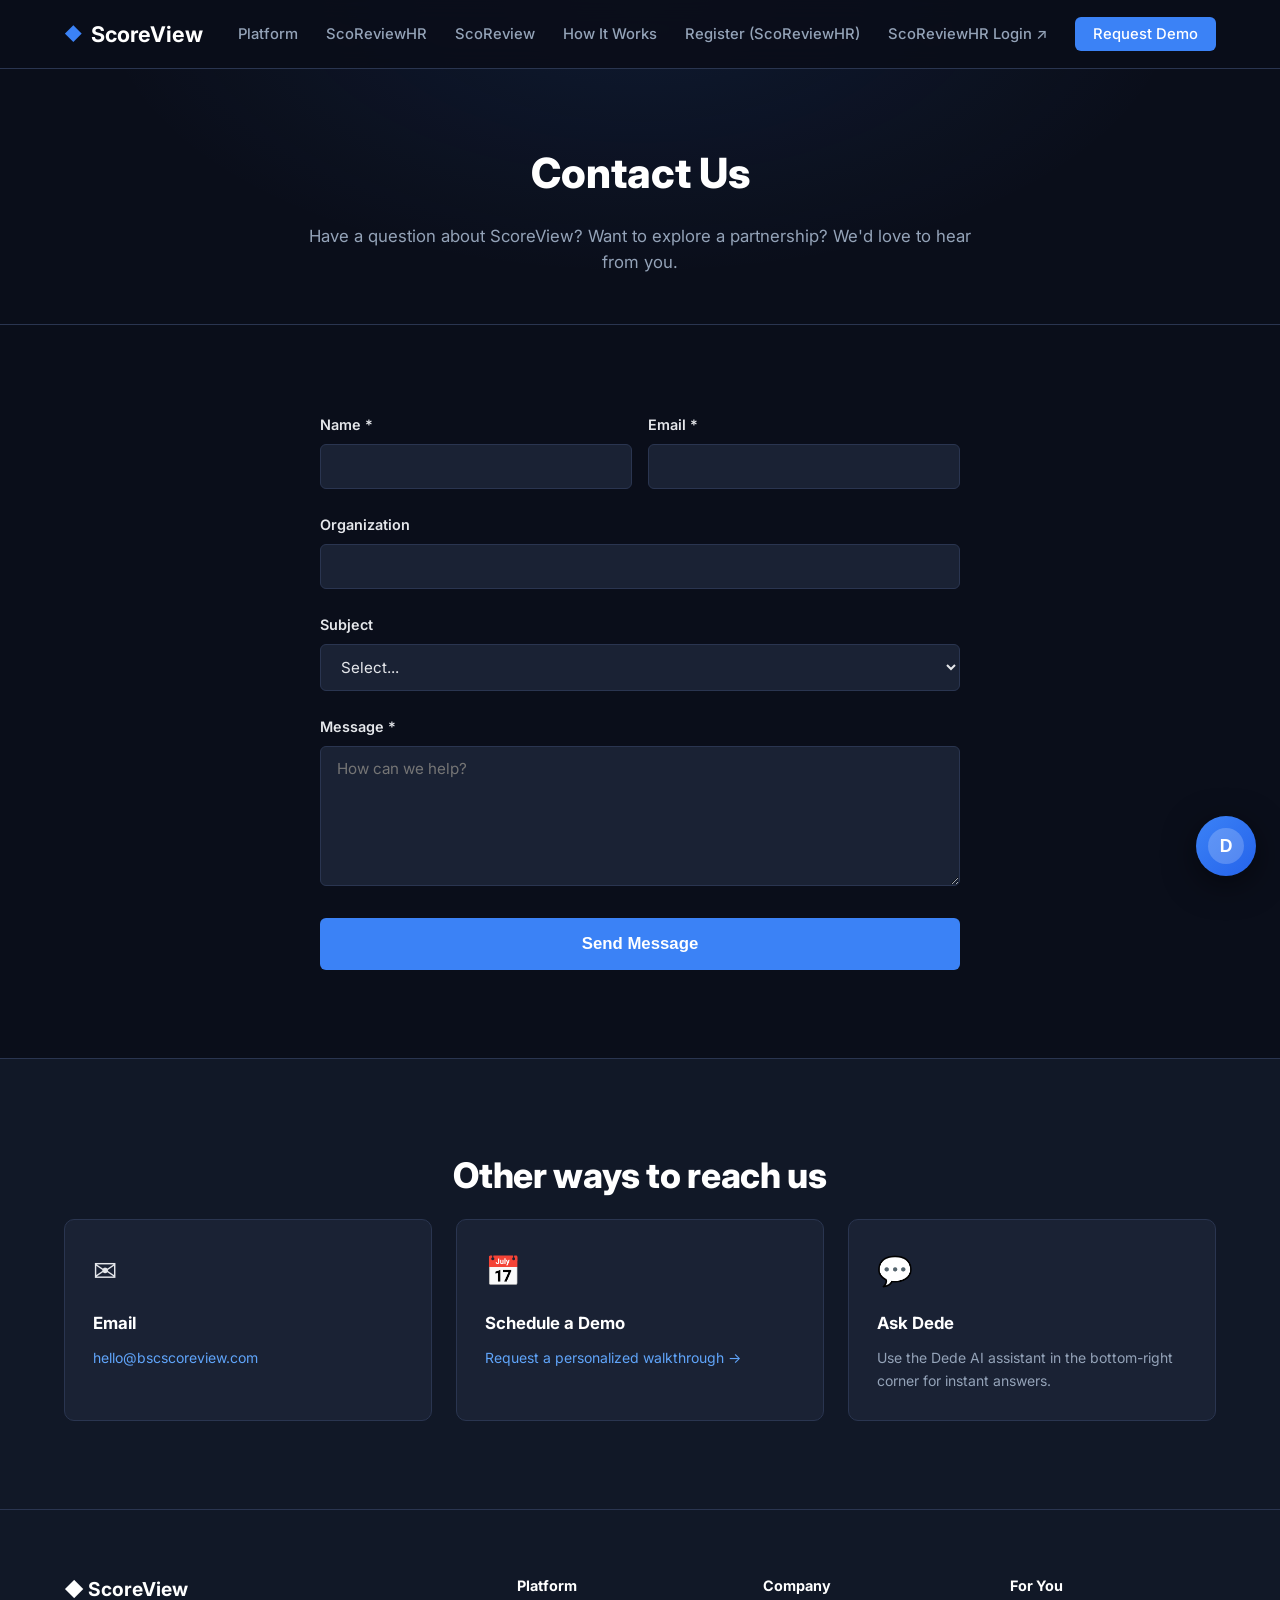
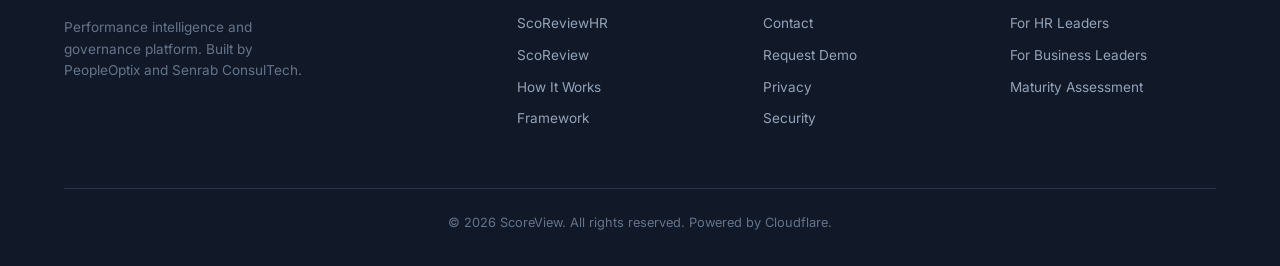
==== commit 21c92928: "feat(marketing): add ScoReviewHR registration page and direct portal links to staging.bscscoreview.c" ====
--- a/contact.html
+++ b/contact.html
@@ -22,8 +22,8 @@
         <li><a href="/scoReviewHR.html">ScoReviewHR</a></li>
         <li><a href="/scoReview.html">ScoReview</a></li>
         <li><a href="/how-it-works.html">How It Works</a></li>
-        <li><a href="/#insights">Insights</a></li>
-        <li><a href="/contact.html" class="active">Contact</a></li>
+        <li><a href="/register.html">Register (ScoReviewHR)</a></li>
+        <li><a href="https://staging.bscscoreview.com/login" target="_blank" rel="noopener">ScoReviewHR Login ↗</a></li>
         <li><a href="/request-demo.html" class="nav-cta" data-cta="demo">Request Demo</a></li>
       </ul>
     </div>
